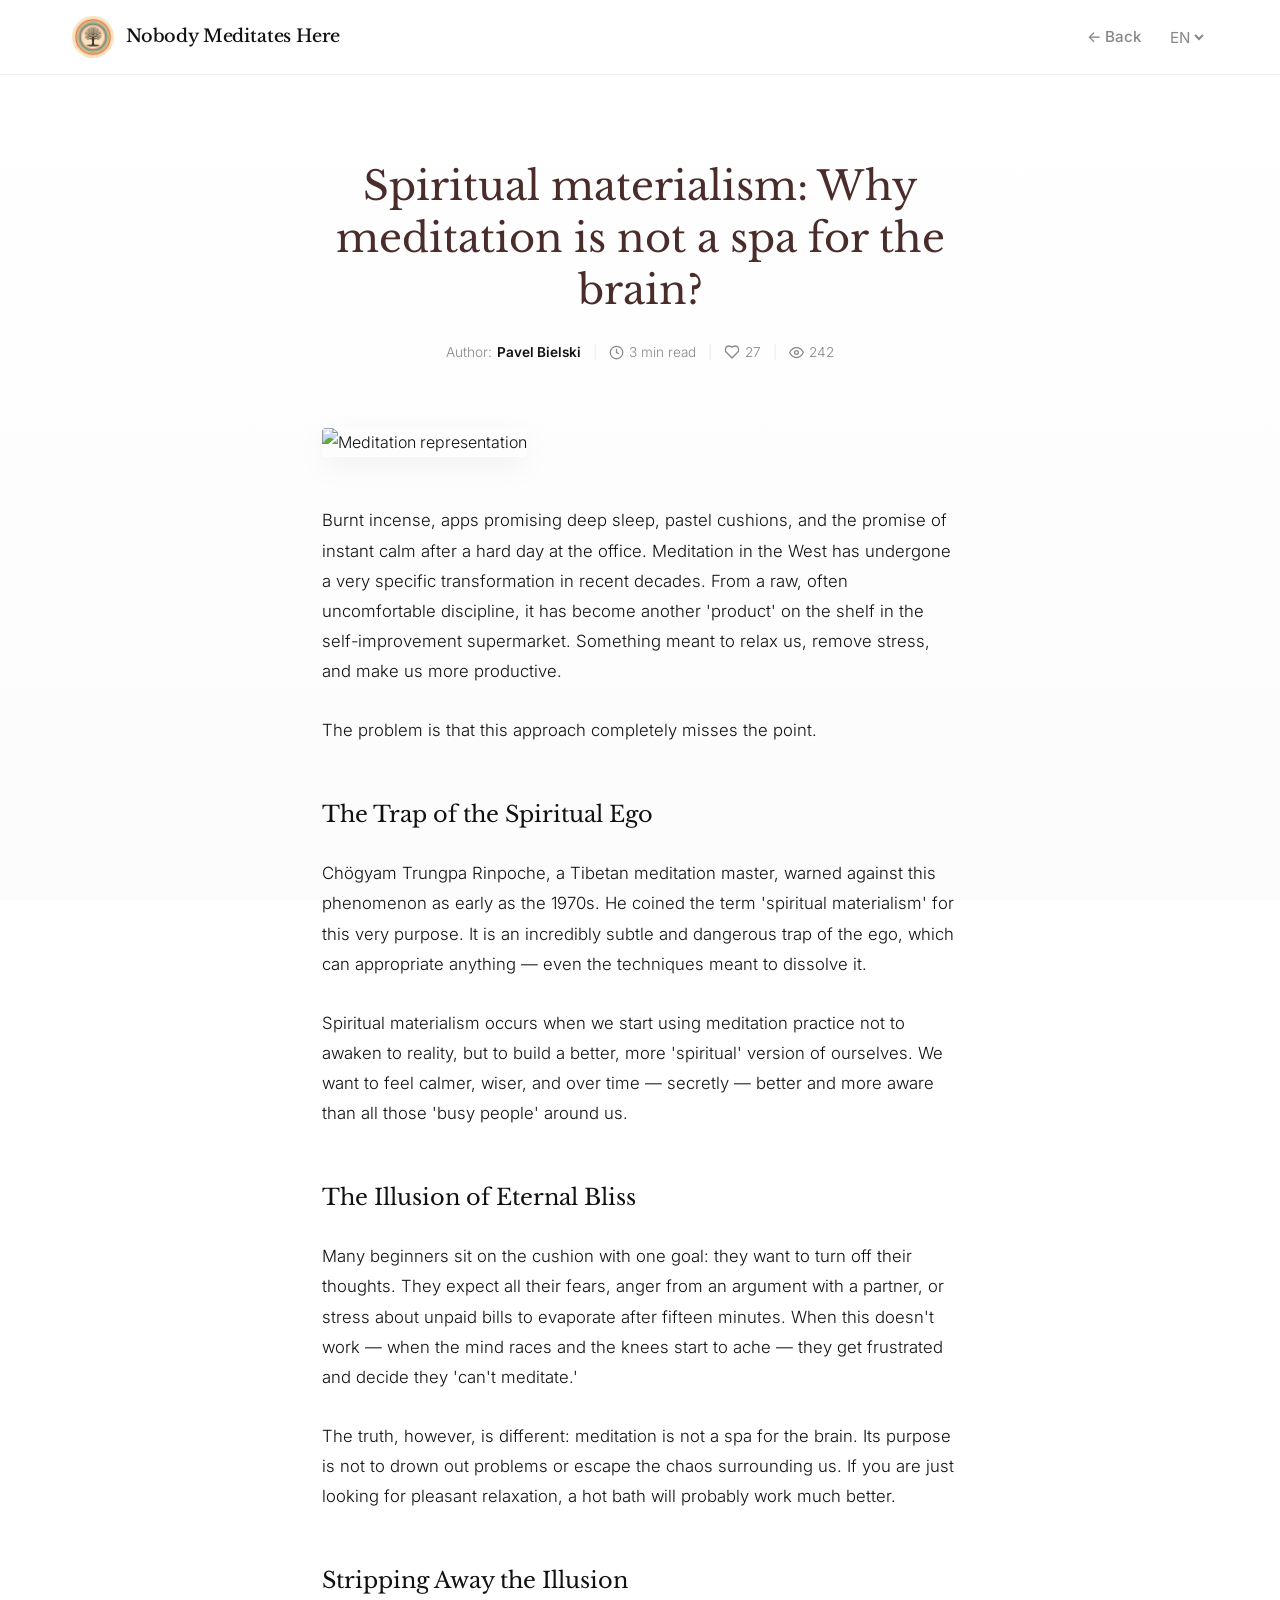
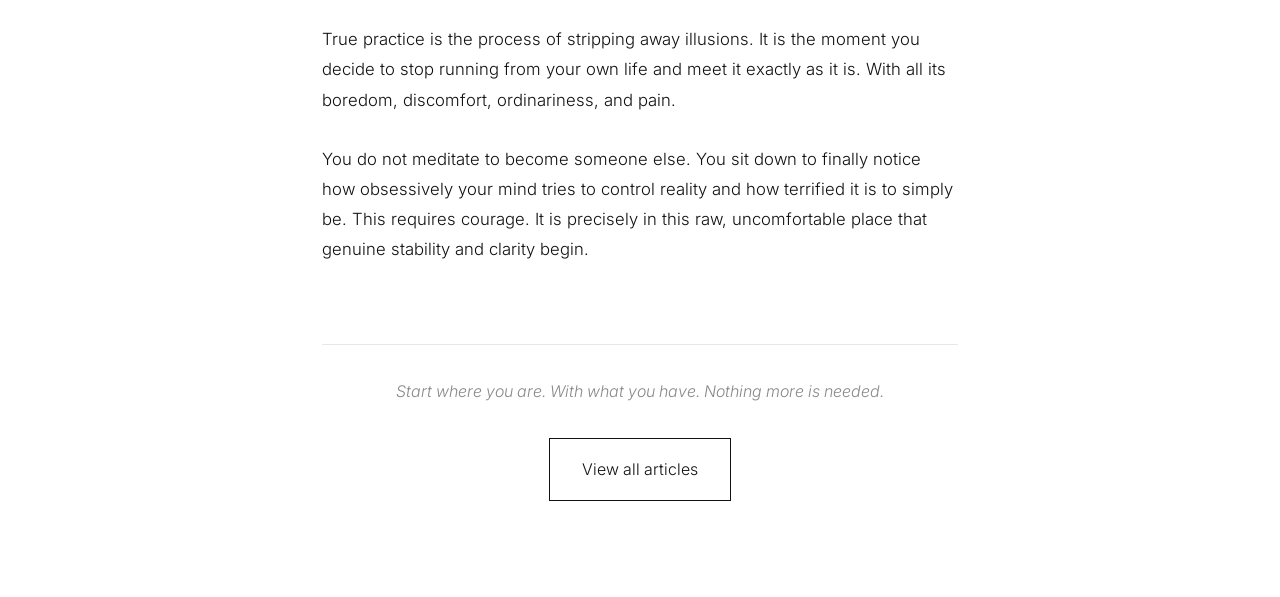
==== article1.html @ 2ceab7e7 "Add files via upload" ====
<!DOCTYPE html>
<html lang="pl">
<head>
    <meta charset="UTF-8">
    <meta name="viewport" content="width=device-width, initial-scale=1.0, maximum-scale=5.0">
    <meta name="description" content="Spiritual materialism: Why meditation is not a spa for the brain?">
    <title>Spiritual Materialism - Nobody Meditates Here</title>
    <link rel="icon" href="favicon.ico" sizes="any">
    <link rel="icon" type="image/png" sizes="32x32" href="favicon-32x32.png">
    <link rel="icon" type="image/png" sizes="16x16" href="favicon-16x16.png">
    <link rel="apple-touch-icon" href="apple-touch-icon.png">
    <link rel="preconnect" href="https://fonts.googleapis.com">
    <link rel="preconnect" href="https://fonts.gstatic.com" crossorigin>
    <link href="https://fonts.googleapis.com/css2?family=Libre+Baskerville:ital,wght@0,400;0,700;1,400&family=Inter:wght@300;400;500&display=swap" rel="stylesheet">
    
    <style>
        :root {
            --bg: #FFFFFF;
            --bg-light: #FAFAFA;
            --text: #111111;
            --accent: #888888;
            --bord: #4A2C2A; 
            --transition-fast: 0.3s ease;
        }

        * { margin: 0; padding: 0; box-sizing: border-box; }
        html { scroll-behavior: smooth; }
        body { 
            font-family: 'Inter', sans-serif; 
            background: var(--bg); 
            color: var(--text); 
            line-height: 1.8; 
            font-weight: 300; 
        }

        h1, h2, h3, h4 { font-family: 'Libre Baskerville', serif; font-weight: 400; }
        
        /* Ambient BG */
        .ambient-bg {
            position: fixed; top: 0; left: 0; width: 100vw; height: 100vh; z-index: -1;
            background: linear-gradient(to bottom, #FFFFFF, #FCFCFC);
        }

        /* Nav */
        nav { 
            position: fixed; top: 0; width: 100%; background: rgba(255, 255, 255, 0.85); 
            backdrop-filter: blur(12px); padding: 1rem 0; z-index: 100; border-bottom: 1px solid rgba(136, 136, 136, 0.1);
        }
        .nav-container { max-width: 1200px; margin: 0 auto; display: flex; justify-content: space-between; align-items: center; padding: 0 2rem; }
        
        /* LOGO W NAV + BRAND TEXT */
        .nav-logo-link {
            display: flex;
            align-items: center;
            text-decoration: none;
            gap: 12px; /* Odstęp między logo a napisem */
        }

        .nav-logo {
            height: 42px;
            width: 42px;
            border-radius: 50%;
            object-fit: cover;
            transition: transform var(--transition-fast);
        }

        /* Stylizacja napisu brandowego */
        .nav-brand-text {
            font-family: 'Libre Baskerville', sans-serif;
            font-weight: 500;
            font-size: 1.1rem;
            color: var(--text);
            letter-spacing: -0.01em;
            transition: color var(--transition-fast);
        }

        .nav-logo-link:hover .nav-logo {
            transform: scale(1.05);
        }
        
        .nav-logo-link:hover .nav-brand-text {
            color: var(--bord);
        }

        .nav-controls {
            display: flex;
            align-items: center;
            gap: 1.5rem;
        }
        
        nav a:not(.nav-logo-link) { color: var(--accent); text-decoration: none; font-size: 0.95rem; transition: color var(--transition-fast); }
        nav a:not(.nav-logo-link):hover { color: var(--bord); }
        
        .back-link { font-weight: 500; display: inline-flex; align-items: center; gap: 0.5rem; }

        .lang-switch select { 
            background: transparent; border: 1px solid transparent; color: var(--accent); font-family: inherit; font-size: 0.95rem; cursor: pointer; outline: none;
        }

        /* Article Layout */
        .article-container {
            max-width: 700px;
            margin: 10rem auto 6rem auto;
            padding: 0 2rem;
        }

        .article-header { text-align: center; margin-bottom: 4rem; }
        .article-header h1 { font-size: 2.5rem; color: var(--bord); line-height: 1.3; margin-bottom: 1.5rem; }

        /* ==========================================================================
           MODERN HEADER META (Author, Time, Likes, Views)
           ========================================================================== */
        .article-meta {
            display: flex;
            justify-content: center;
            align-items: center;
            gap: 12px;
            flex-wrap: wrap;
            font-size: 0.85rem;
            color: var(--accent);
            margin-top: 1.5rem;
        }

        .author-name {
            font-weight: 600;
            color: var(--text);
        }

        .meta-item {
            display: flex;
            align-items: center;
            gap: 5px;
        }

        .meta-sep {
            opacity: 0.2;
            font-weight: 300;
        }

        /* CZYSTE SERDUSZKO CSS */
        .meta-stat-btn {
            background: none;
            border: none;
            color: inherit;
            font: inherit;
            cursor: pointer;
            display: flex;
            align-items: center;
            gap: 5px;
            transition: color 0.3s ease;
            padding: 0;
            outline: none;
        }

        .meta-stat-btn:hover { color: var(--bord); }
        .meta-stat-btn.active { color: #e74c3c; }
        .meta-stat-btn.active svg { fill: #e74c3c; stroke: #e74c3c; }

        .meta-stat-btn svg {
            width: 16px;
            height: 16px;
            fill: none;
            stroke: currentColor;
            stroke-width: 2;
            transition: all 0.3s ease;
        }

        .meta-item svg {
            width: 15px;
            height: 15px;
            stroke-width: 2;
        }

        .article-content p { margin-bottom: 1.8rem; font-size: 1.05rem; }
        .article-content h4 { font-size: 1.4rem; color: var(--text); margin: 3rem 0 1.5rem 0; }

        .article-footer {
            margin-top: 5rem; padding-top: 2rem; border-top: 1px solid rgba(136,136,136,0.2); text-align: center;
        }

        .btn {
            display: inline-block; border: 1px solid var(--text); color: var(--text); padding: 1rem 2rem; text-decoration: none; transition: all 0.3s;
        }
        .btn:hover { background: var(--text); color: var(--bg); }

        @media (max-width: 768px) {
            .article-header h1 { font-size: 1.8rem; }
            .article-container { margin-top: 8rem; }
            .nav-container { padding: 0 1.5rem; }
        }

        /* Responsywność dla paska nawigacji */
        @media (max-width: 480px) {
            .nav-brand-text {
                display: none; /* Chowamy napis na telefonach, by nie blokował nav-controls */
            }
            .nav-container {
                justify-content: space-between;
            }
        }
    </style>
</head>
<body>

    <div class="ambient-bg"></div>

    <nav>
        <div class="nav-container">
            <a href="index.html" class="nav-logo-link" aria-label="Go to Home">
                <img src="logo.jpg" alt="Nobody Meditates Here" class="nav-logo">
                <span class="nav-brand-text">Nobody Meditates Here</span>
            </a>
            
            <div class="nav-controls">
                <a href="index.html" class="back-link tr" data-en="&larr; Back" data-pl="&larr; Wróć" data-ru="&larr; Назад">&larr; Wróć</a>
                <div class="lang-switch">
                    <select id="langSelect" aria-label="Select language">
                        <option value="en">EN</option>
                        <option value="pl" selected>PL</option>
                        <option value="ru">RU</option>
                    </select>
                </div>
            </div>
        </div>
    </nav>

    <main class="article-container">
        <header class="article-header">
            <h1 class="tr" 
                data-en="Spiritual materialism: Why meditation is not a spa for the brain?" 
                data-pl="Duchowy materializm: Dlaczego medytacja to nie spa dla mózgu?" 
                data-ru="Духовный материализм: Почему медитация — это не спа для мозга?">
                Duchowy materializm: Dlaczego medytacja to nie spa dla mózgu?
            </h1>
            
            <div class="article-meta">
                <span class="meta-item">
                    <span class="tr" data-en="Author: " data-pl="Autor: " data-ru="Автор: ">Autor: </span>
                    <span class="author-name">Pavel Bielski</span>
                </span>
                
                <span class="meta-sep">|</span>
                
                <span class="meta-item">
                    <svg viewBox="0 0 24 24" fill="none" stroke="currentColor"><circle cx="12" cy="12" r="10"></circle><polyline points="12 6 12 12 16 14"></polyline></svg>
                    <span class="tr" data-en="3 min read" data-pl="3 min czytania" data-ru="3 мин чтения">3 min czytania</span>
                </span>

                <span class="meta-sep">|</span>

                <button class="meta-stat-btn" id="likeBtn" onclick="toggleLike()">
                    <svg viewBox="0 0 24 24" fill="none" stroke="currentColor" stroke-width="2" stroke-linecap="round" stroke-linejoin="round">
                        <path d="M19 14c1.49-1.46 3-3.21 3-5.5A5.5 5.5 0 0 0 16.5 3c-1.76 0-3 .5-4.5 2-1.5-1.5-2.74-2-4.5-2A5.5 5.5 0 0 0 2 8.5c0 2.3 1.5 4.05 3 5.5l7 7Z"/>
                    </svg>
                    <span id="likeCount">27</span>
                </button>

                <span class="meta-sep">|</span>

                <span class="meta-item">
                    <svg viewBox="0 0 24 24" fill="none" stroke="currentColor"><path d="M1 12s4-8 11-8 11 8 11 8-4 8-11 8-11-8-11-8z"></path><circle cx="12" cy="12" r="3"></circle></svg>
                    <span id="viewCount">241</span>
                </span>
            </div>
        </header>

        <img src="article1.jpg" alt="Meditation representation" style="width: 100%; height: auto; max-height: 400px; object-fit: cover; border-radius: 4px; margin-bottom: 3rem; filter: grayscale(10%); box-shadow: 0 10px 30px rgba(0,0,0,0.05);">

        <article class="article-content">
            <p class="tr" 
               data-en="Burnt incense, apps promising deep sleep, pastel cushions, and the promise of instant calm after a hard day at the office. Meditation in the West has undergone a very specific transformation in recent decades. From a raw, often uncomfortable discipline, it has become another 'product' on the shelf in the self-improvement supermarket. Something meant to relax us, remove stress, and make us more productive." 
               data-pl="Wypalone kadzidła, aplikacje obiecujące głęboki sen, pastelowe poduszki i obietnica natychmiastowego wyciszenia po ciężkim dniu w biurze. Medytacja na Zachodzie przeszła w ostatnich dekadach bardzo specyficzną transformację. Z surowej, często niewygodnej dyscypliny stała się kolejnym 'produktem' na półce w supermarkecie samorozwoju. Czymś, co ma nas zrelaksować, usunąć stres i sprawić, że będziemy bardziej produktywni." 
               data-ru="Сгоревшие благовония, приложения, обещающие глубокий сон, пастельные подушки и обещание мгновенного успокоения после тяжелого дня в офисе. Медитация на Западе за последние десятилетия претерпела весьма специфическую трансформацию. Из суровой, часто неудобной дисциплины она превратилась в очередной «продукт» на полке супермаркета саморазвития. В то, что должно нас расслабить, снять стресс и сделать более продуктивными.">
               Wypalone kadzidła, aplikacje obiecujące głęboki sen, pastelowe poduszki i obietnica natychmiastowego wyciszenia po ciężkim dniu w biurze. Medytacja na Zachodzie przeszła w ostatnich dekadach bardzo specyficzną transformację. Z surowej, często niewygodnej dyscypliny stała się kolejnym "productem" na półce w supermarkecie samorozwoju. Czymś, co ma nas zrelaksować, usunąć stres i sprawić, że będziemy bardziej produktywni.
            </p>

            <p class="tr" 
               data-en="The problem is that this approach completely misses the point." 
               data-pl="Problem w tym, że takie podejście całkowicie mija się z celem." 
               data-ru="Проблема в том, что такой подход совершенно упускает суть.">
               Problem w tym, że takie podejście całkowicie mija się z celem.
            </p>

            <h4 class="tr" data-en="The Trap of the Spiritual Ego" data-pl="Pułapka duchowego ego" data-ru="Ловушка духовного эго">Pułapka duchowego ego</h4>

            <p class="tr" 
               data-en="Chögyam Trungpa Rinpoche, a Tibetan meditation master, warned against this phenomenon as early as the 1970s. He coined the term 'spiritual materialism' for this very purpose. It is an incredibly subtle and dangerous trap of the ego, which can appropriate anything — even the techniques meant to dissolve it." 
               data-pl="Chögyam Trungpa Rinpocze, tybetański mistrz medytacji, ostrzegał przed tym zjawiskiem już w latach 70. Ukuł w tym celu pojęcie duchowego materializmu. To niezwykle subtelna i niebezpieczna pułapka ego, które potrafi zawłaszczyć wszystko – nawet techniki służące jego rozpuszczeniu." 
               data-ru="Чогьям Трунгпа Ринпоче, тибетский мастер медитации, предупреждал об этом явлении еще в 70-х годах. Для этого он ввел понятие «духовный материализм». Это невероятно тонкая и опасная ловушка эго, которое способно присвоить себе все — даже техники, служащие его растворению.">
               Chögyam Trungpa Rinpocze, tybetański mistrz medytacji, ostrzegał przed tym zjawiskiem już w latach 70. Ukuł w tym celu pojęcie duchowego materializmu. To niezwykle subtelna i niebezpieczna pułapka ego, które potrafi zawłaszczyć wszystko – nawet techniki służące jego rozpuszczeniu.
            </p>

            <p class="tr" 
               data-en="Spiritual materialism occurs when we start using meditation practice not to awaken to reality, but to build a better, more 'spiritual' version of ourselves. We want to feel calmer, wiser, and over time — secretly — better and more aware than all those 'busy people' around us." 
               data-pl="Duchowy materializm pojawia się wtedy, gdy zaczynamy używać praktyki medytacyjnej nie po to, by przebudzić się do rzeczywistości, ale po to, by zbudować lepszą, bardziej 'uduchowioną' wersję samego siebie. Chcemy poczuć się spokojniejsi, mądrzejsi, a z czasem – w skrytości ducha – lepsi i bardziej świadomi od tych wszystkich 'zabieganych ludzi' wokół nas." 
               data-ru="Духовный материализм возникает тогда, когда мы начинаем использовать практику медитации не для того, чтобы пробудиться к реальности, а для того, чтобы создать лучшую, более «духовную» версию себя. Мы хотим чувствовать себя спокойнее, мудрее, а со временем — втайне — лучше и осознаннее всех этих «занятых людей» вокруг нас.">
               Duchowy materializm pojawia się wtedy, gdy zaczynamy używać praktyki medytacyjnej nie po to, by przebudzić się do rzeczywistości, ale po to, by zbudować lepszą, bardziej "uduchowioną" wersję samego siebie. Chcemy poczuć się spokojniejsi, mądrzejsi, a z czasem – w skrytości ducha – lepsi i bardziej świadomi od tych wszystkich "zabieganych ludzi" wokół nas.
            </p>

            <h4 class="tr" data-en="The Illusion of Eternal Bliss" data-pl="Złudzenie wiecznego błogostanu" data-ru="Иллюзия вечного блаженства">Złudzenie wiecznego błogostanu</h4>

            <p class="tr" 
               data-en="Many beginners sit on the cushion with one goal: they want to turn off their thoughts. They expect all their fears, anger from an argument with a partner, or stress about unpaid bills to evaporate after fifteen minutes. When this doesn't work — when the mind races and the knees start to ache — they get frustrated and decide they 'can't meditate.'" 
               data-pl="Wielu początkujących siada na poduszce z jednym celem: chcą wyłączyć myśli. Oczekują, że po piętnastu minutach wyparują z nich wszystkie lęki, złość z powodu kłótni z partnerem czy stres o niezapłacone rachunki. Kiedy to nie działa – kiedy umysł galopuje, a kolana zaczynają boleć – frustrują się i uznają, że 'nie potrafią medytować'." 
               data-ru="Многие начинающие садятся на подушку с одной целью: они хотят отключить мысли. Они ожидают, что через пятнадцать минут испарятся все их страхи, злость из-за ссоры с партнером или стресс из-за неоплаченных счетов. Когда это не работает — когда ум скачет, а колени начинают болеть — они разочаровываются и решают, что «не умеют медитировать».">
               Wielu początkujących siada na poduszce z jednym celem: chcą wyłączyć myśli. Oczekują, że po piętnastu minutach wyparują z nich wszystkie lęki, złość z powodu kłótni z partnerem czy stres o niezapłacone rachunki. Szukają ucieczki w krainę wiecznego spokoju. Kiedy to nie działa – kiedy umysł galopuje, a kolana zaczynają boleć – frustrują się i uznają, że "nie potrafią medytować".
            </p>

            <p class="tr" 
               data-en="The truth, however, is different: meditation is not a spa for the brain. Its purpose is not to drown out problems or escape the chaos surrounding us. If you are just looking for pleasant relaxation, a hot bath will probably work much better." 
               data-pl="Prawda jest jednak inna: medytacja to nie spa dla mózgu. Nie ma na celu zagłuszenia problemów ani ucieczki od otaczającego nas chaosu. Jeśli szukasz tylko przyjemnego relaksu i odcięcia się od świata, gorąca kąpiel lub spacer w lesie sprawdzą się prawdopodobnie o wiele lepiej." 
               data-ru="Правда, однако, w drugim: медитация — это не спа для мозга. Ее цель не в том, чтобы zagłuszyć проблемы lub uciec od откпужающего chaosu. Если ты ищешь просто приятного расслабления, горячая ванна, вероятно, подойдет намного лучше.">
               Prawda jest jednak inna: medytacja to nie spa dla mózgu. Nie ma na celu zagłuszenia problemów ani ucieczki od otaczającego nas chaosu. Jeśli szukasz tylko przyjemnego relaksu i odcięcia się od świata, gorąca kąpiel lub spacer w lesie sprawdzą się prawdopodobnie o wiele lepiej.
            </p>

            <h4 class="tr" data-en="Stripping Away the Illusion" data-pl="Obdarcie z iluzji" data-ru="Избавление от иллюзий">Obdarcie z iluzji</h4>

            <p class="tr" 
               data-en="True practice is the process of stripping away illusions. It is the moment you decide to stop running from your own life and meet it exactly as it is. With all its boredom, discomfort, ordinariness, and pain." 
               data-pl="Prawdziwa praktyka to proces obdzierania się z iluzji. To moment, w którym decydujesz się przestać uciekać przed własnym życiem i spotykasz się z nim dokładnie takim, jakie jest. Z całą jego nudą, dyskomfortem, zwyczajnością i bólem." 
               data-ru="Истинная практика — это процесс избавления от иллюзий. Это момент, когда вы решаете перестать убегать от собственной жизни и встречаете ее именно такой, какая она есть. Со всей ее скукой, дискомфортом, обыденностью и болью.">
               Prawdziwa praktyka to proces obdzierania się z iluzji. To moment, w którym decydujesz się przestać uciekać przed własnym życiem i spotykasz się z nim dokładnie takim, jakie jest. Z całą jego nudą, dyskomfortem, zwyczajnością i bólem.
            </p>

            <p class="tr" 
               data-en="You do not meditate to become someone else. You sit down to finally notice how obsessively your mind tries to control reality and how terrified it is to simply be. This requires courage. It is precisely in this raw, uncomfortable place that genuine stability and clarity begin." 
               data-pl="Nie medytujesz po to, by stać się kimś innym. Siadasz po to, aby w końcu zauważyć, jak obsesyjnie Twój umysł próbuje kontrolować rzeczywistość i jak bardzo boi się po prostu być. To wymaga odwagi. Ale to właśnie w tym surowym, niewygodnym miejscu zaczyna się prawdziwa stabilność i przejrzystość." 
               data-ru="Вы не медитируете для того, чтобы стать кем-то другим. Вы садитесь для того, чтобы наконец заметить, как одержимо ваш ум пытается контролировать реальность и как сильно он боится просто быть. Это требует смелости. Именно в этом суровом, неудобном месте начинается настоящая стабильность и ясность.">
               Nie medytujesz po to, by stać się kimś innym, uciec w wyobrażone światło czy zyskać supermoce. Siadasz po to, aby w końcu zauważyć, jak obsesyjnie Twój umysł próbuje kontrolować rzeczywistość i jak bardzo boi się po prostu być. To wymaga odwagi. Ale to właśnie w tym surowym, niewygodnym miejscu, po odrzuceniu wszystkich ról i oczekiwań, zaczyna się prawdziwa stabilność i przejrzystość.
            </p>
        </article>

        <div class="article-footer">
            <p class="tr" style="font-style: italic; color: var(--accent); margin-bottom: 2rem;" 
               data-en="Start where you are. With what you have. Nothing more is needed." 
               data-pl="Zacznij tam, gdzie jesteś. Z tym, co masz. Nic więcej nie jest potrzebne." 
               data-ru="Начни там, где ты есть. С тем, что у тебя есть. Больше ничего не нужно.">
               Zacznij tam, gdzie jesteś. Z tym, co masz. Nic więcej nie jest potrzebne.
            </p>
            <a href="index.html#articles" class="btn tr" data-en="View all articles" data-pl="Zobacz wszystkie artykuły" data-ru="Смотреть все статьи">Zobacz wszystkie artykuły</a>
        </div>
    </main>

<script>
/* =============================================================
   SYSTEM STATYSTYK I TŁUMACZEŃ - FIXED VERSION (v5)
   ============================================================= */

// 1. Konfiguracja kluczy (v5 resetuje stare błędne dane)
const path = window.location.pathname;
const storageKeyLike = 'liked_v5_' + path;
const storageKeyViews = 'views_v5_' + path;

// 2. Obsługa Języków
const langSelect = document.getElementById('langSelect');
const elementsToTranslate = document.querySelectorAll('.tr');

function changeLanguage(lang) {
    elementsToTranslate.forEach(el => { 
        if (el.dataset[lang]) el.innerText = el.dataset[lang]; 
    });
    document.documentElement.lang = lang;
    langSelect.value = lang;
    localStorage.setItem('preferredLang', lang);
}

// 3. Obsługa Polubień (Serduszko)
function toggleLike() {
    const btn = document.getElementById('likeBtn');
    const countEl = document.getElementById('likeCount');
    let currentLikes = parseInt(countEl.innerText);

    if (!btn.classList.contains('active')) {
        btn.classList.add('active');
        currentLikes++;
        localStorage.setItem(storageKeyLike, 'true');
    } else {
        btn.classList.remove('active');
        currentLikes--;
        localStorage.removeItem(storageKeyLike);
    }
    countEl.innerText = currentLikes;
}

// 4. Licznik Wyświetleń (Uproszczony)
function initStats() {
    const viewEl = document.getElementById('viewCount');
    const likeEl = document.getElementById('likeCount');
    const likeBtn = document.getElementById('likeBtn');

    // A. Przywróć polubienie
    if (localStorage.getItem(storageKeyLike)) {
        likeBtn.classList.add('active');
        likeEl.innerText = (parseInt(likeEl.innerText) + 1).toString();
    }

    // B. Logika Wyświetleń - Prosta inkrementacja
    let savedViews = localStorage.getItem(storageKeyViews);
    let currentViews;

    if (!savedViews) {
        // Jeśli pierwszy raz na tej wersji kodu, weź 241 z HTML i dodaj 1
        currentViews = parseInt(viewEl.innerText.replace(/\s/g, '')) + 1;
    } else {
        // Jeśli już byłeś, po prostu dodaj 1 do zapamiętanej liczby
        currentViews = parseInt(savedViews) + 1;
    }

    // Zapisz i wyświetl
    localStorage.setItem(storageKeyViews, currentViews);
    viewEl.innerText = currentViews.toLocaleString();
}

// 5. Start wszystkiego po załadowaniu DOM
document.addEventListener("DOMContentLoaded", () => {
    // Ustaw język
    let savedLang = localStorage.getItem('preferredLang');
    if (!savedLang) {
        const userLangFull = navigator.language || navigator.userLanguage || "en";
        savedLang = userLangFull.toLowerCase().substring(0, 2);
        if (!['pl', 'ru', 'en'].includes(savedLang)) savedLang = 'en';
    }
    changeLanguage(savedLang);

    // Zainicjuj statystyki
    initStats();
});

// Listener dla przełącznika języka
langSelect.addEventListener('change', (e) => {
    changeLanguage(e.target.value);
});
</script>
</body>
</html>
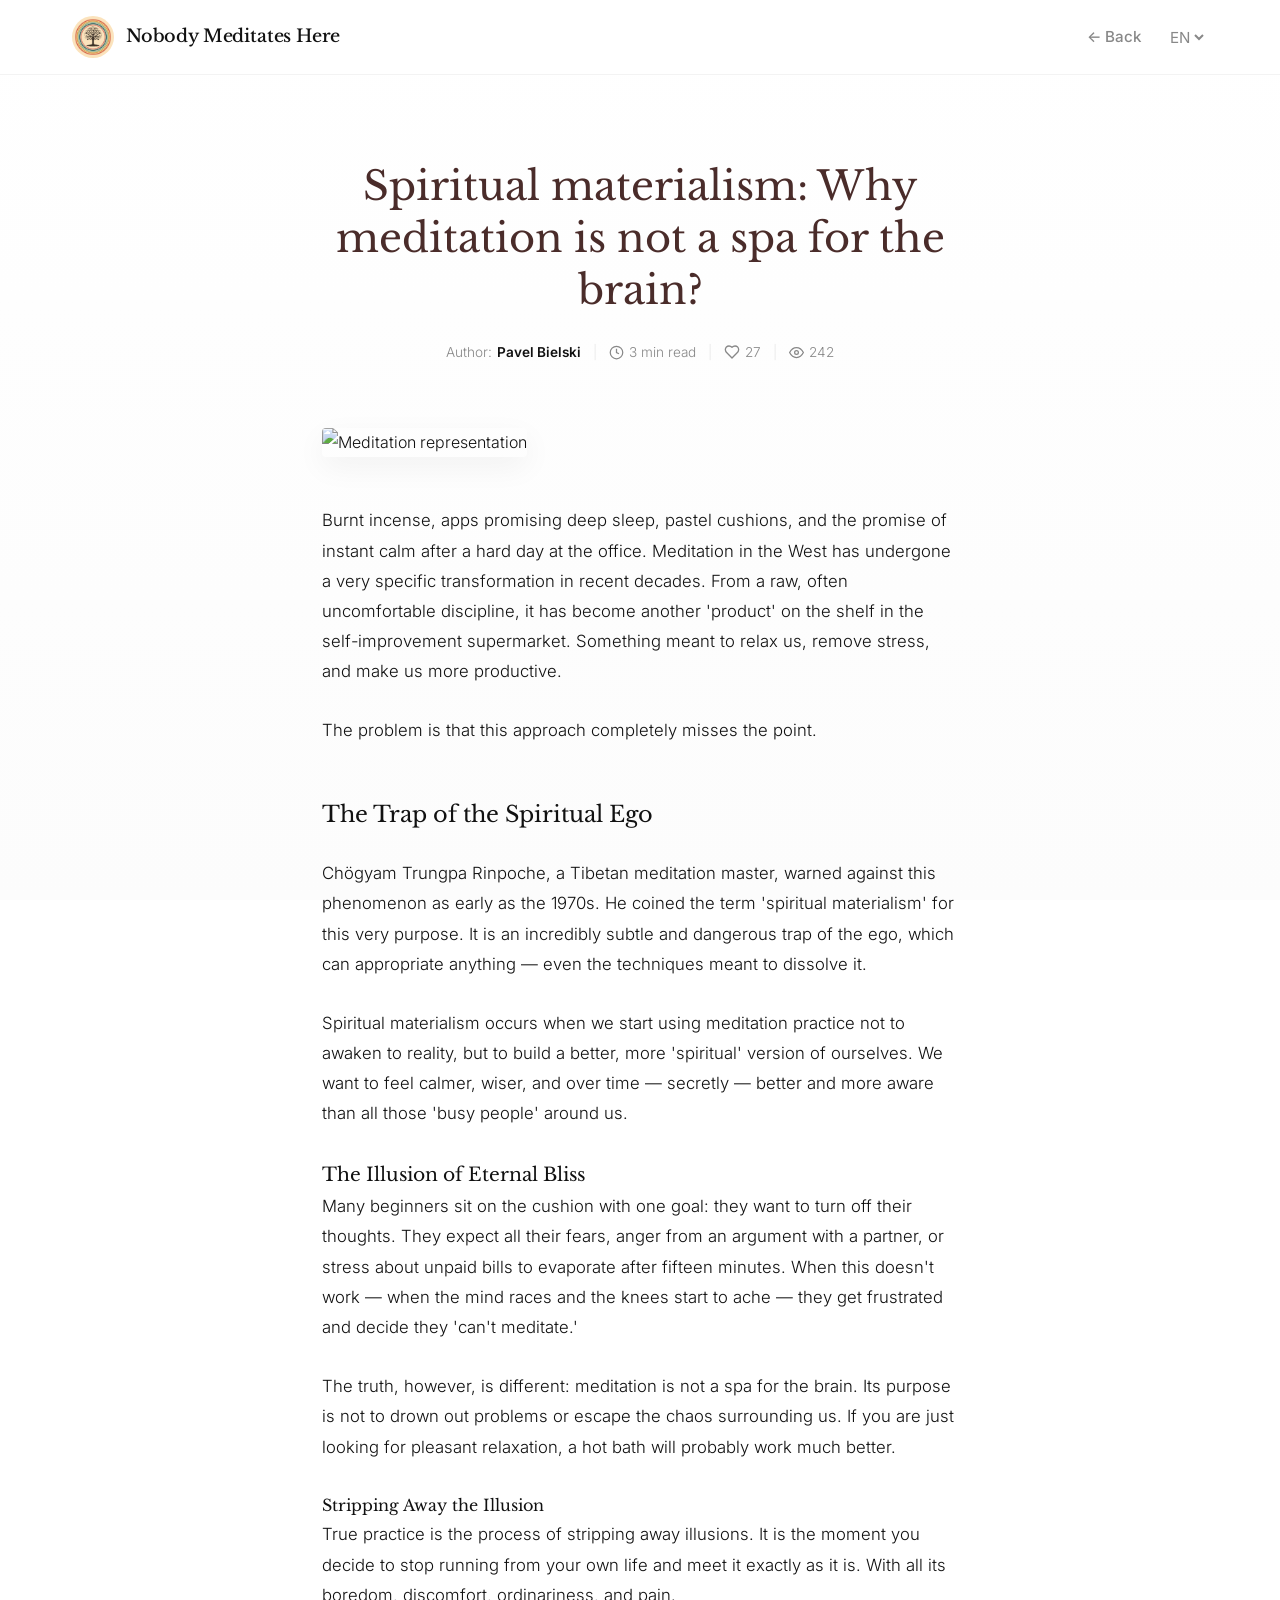
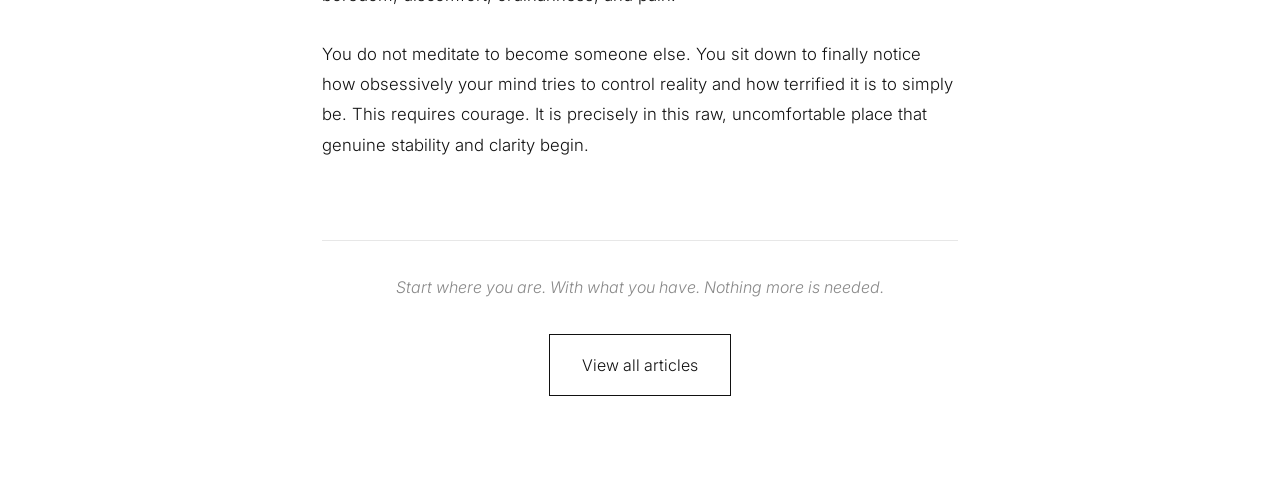
==== commit 37175dc3: "Add files via upload" ====
--- a/article1.html
+++ b/article1.html
@@ -172,7 +172,13 @@
         }
 
         .article-content p { margin-bottom: 1.8rem; font-size: 1.05rem; }
-        .article-content h4 { font-size: 1.4rem; color: var(--text); margin: 3rem 0 1.5rem 0; }
+        .article-content h2 { 
+        font-size: 1.4rem; 
+        color: var(--text); 
+        margin: 3rem 0 1.5rem 0; 
+        border: none; /* Upewnij się, że nie dziedziczy podkreślenia z h2 strony głównej */
+        padding: 0;
+    }
 
         .article-footer {
             margin-top: 5rem; padding-top: 2rem; border-top: 1px solid rgba(136,136,136,0.2); text-align: center;
@@ -281,7 +287,7 @@
                Problem w tym, że takie podejście całkowicie mija się z celem.
             </p>
 
-            <h4 class="tr" data-en="The Trap of the Spiritual Ego" data-pl="Pułapka duchowego ego" data-ru="Ловушка духовного эго">Pułapka duchowego ego</h4>
+            <h2 class="tr" data-en="The Trap of the Spiritual Ego" data-pl="Pułapka duchowego ego" data-ru="Ловушка духовного эго">Pułapka duchowego ego</h2>
 
             <p class="tr" 
                data-en="Chögyam Trungpa Rinpoche, a Tibetan meditation master, warned against this phenomenon as early as the 1970s. He coined the term 'spiritual materialism' for this very purpose. It is an incredibly subtle and dangerous trap of the ego, which can appropriate anything — even the techniques meant to dissolve it." 
@@ -297,7 +303,7 @@
                Duchowy materializm pojawia się wtedy, gdy zaczynamy używać praktyki medytacyjnej nie po to, by przebudzić się do rzeczywistości, ale po to, by zbudować lepszą, bardziej "uduchowioną" wersję samego siebie. Chcemy poczuć się spokojniejsi, mądrzejsi, a z czasem – w skrytości ducha – lepsi i bardziej świadomi od tych wszystkich "zabieganych ludzi" wokół nas.
             </p>
 
-            <h4 class="tr" data-en="The Illusion of Eternal Bliss" data-pl="Złudzenie wiecznego błogostanu" data-ru="Иллюзия вечного блаженства">Złudzenie wiecznego błogostanu</h4>
+            <h3 class="tr" data-en="The Illusion of Eternal Bliss" data-pl="Złudzenie wiecznego błogostanu" data-ru="Иллюзия вечного блаженства">Złudzenie wiecznego błogostanu</h3>
 
             <p class="tr" 
                data-en="Many beginners sit on the cushion with one goal: they want to turn off their thoughts. They expect all their fears, anger from an argument with a partner, or stress about unpaid bills to evaporate after fifteen minutes. When this doesn't work — when the mind races and the knees start to ache — they get frustrated and decide they 'can't meditate.'" 
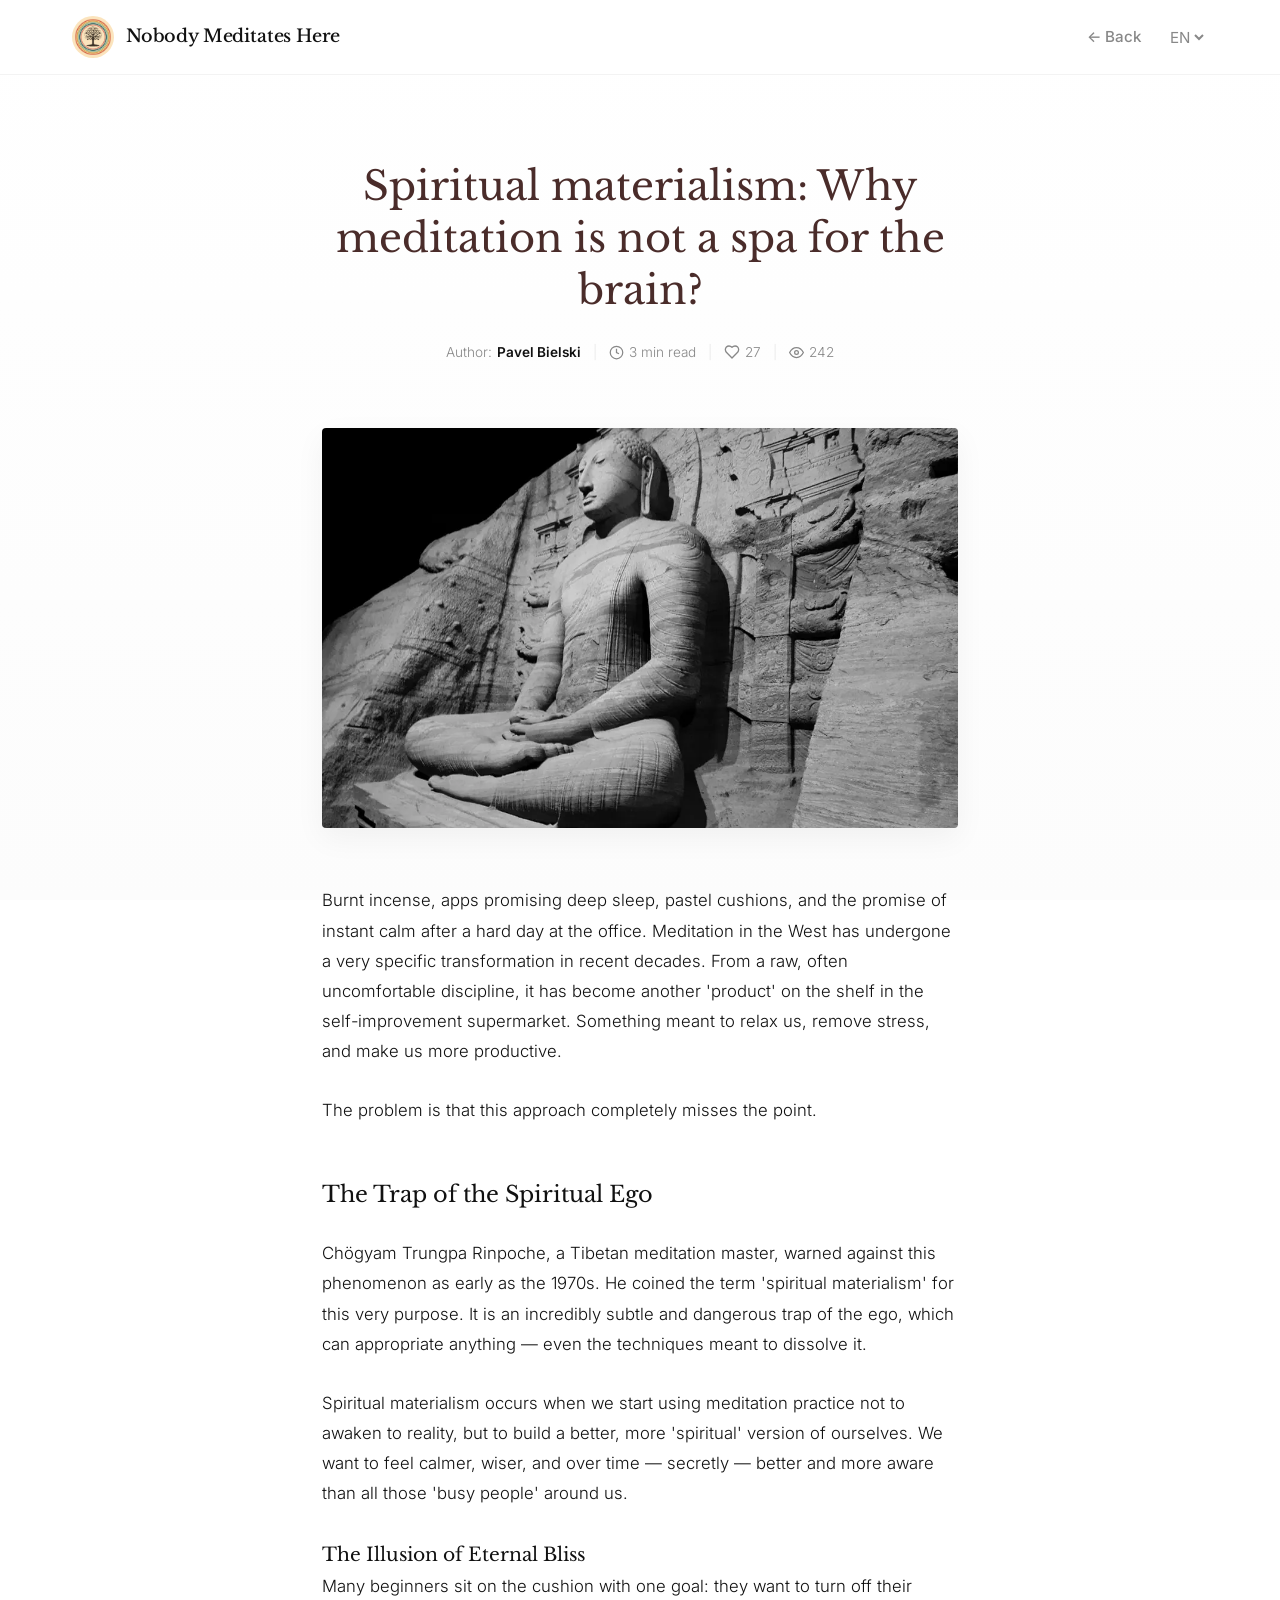
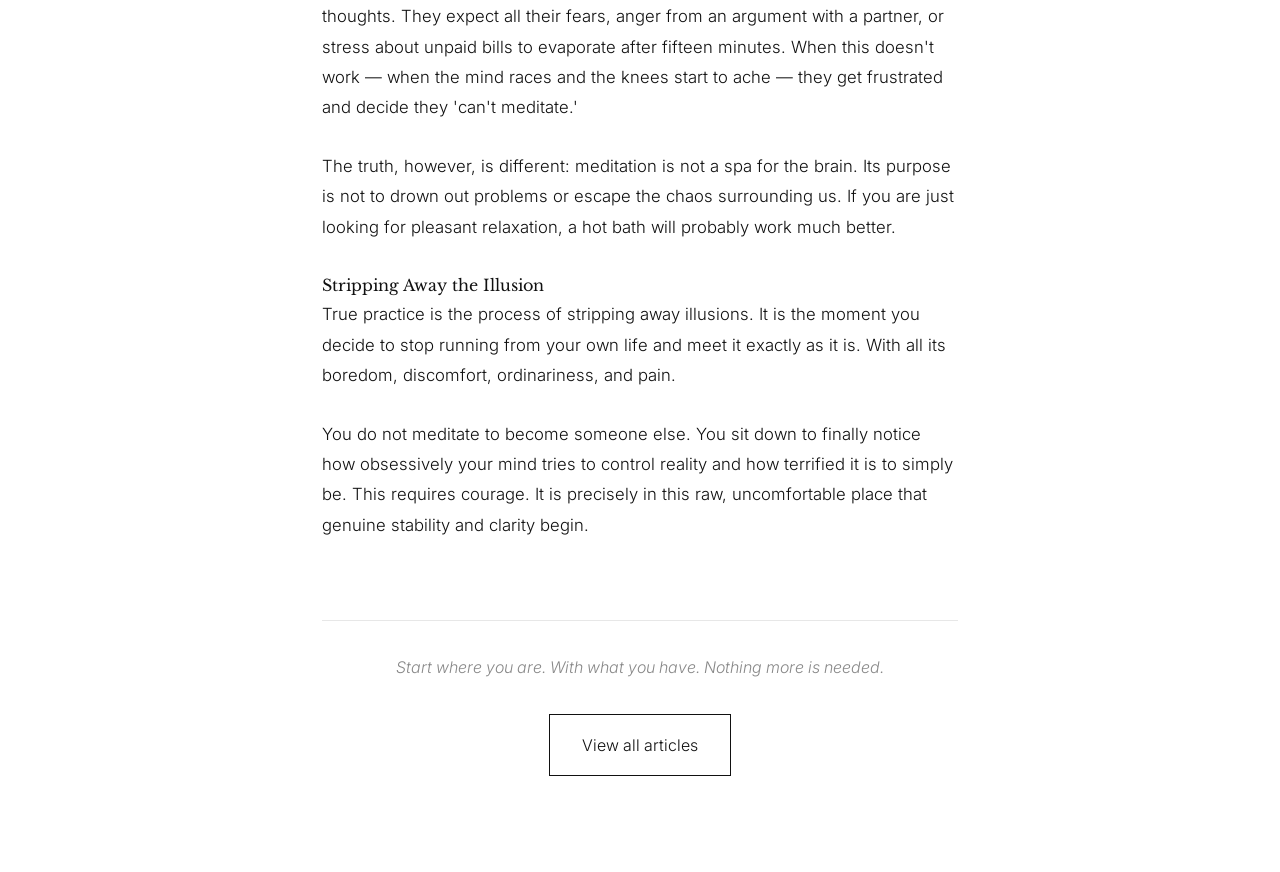
==== commit d270cc1b: "Add files via upload" ====
--- a/article1.html
+++ b/article1.html
@@ -213,7 +213,7 @@
     <nav>
         <div class="nav-container">
             <a href="index.html" class="nav-logo-link" aria-label="Go to Home">
-                <img src="logo.jpg" alt="Nobody Meditates Here" class="nav-logo">
+                <img src="logo.webp" alt="Nobody Meditates Here" class="nav-logo">
                 <span class="nav-brand-text">Nobody Meditates Here</span>
             </a>
             
@@ -270,7 +270,7 @@
             </div>
         </header>
 
-        <img src="article1.jpg" alt="Meditation representation" style="width: 100%; height: auto; max-height: 400px; object-fit: cover; border-radius: 4px; margin-bottom: 3rem; filter: grayscale(10%); box-shadow: 0 10px 30px rgba(0,0,0,0.05);">
+        <img src="article1.webp" alt="Meditation representation" style="width: 100%; height: auto; max-height: 400px; object-fit: cover; border-radius: 4px; margin-bottom: 3rem; filter: grayscale(10%); box-shadow: 0 10px 30px rgba(0,0,0,0.05);">
 
         <article class="article-content">
             <p class="tr" 
